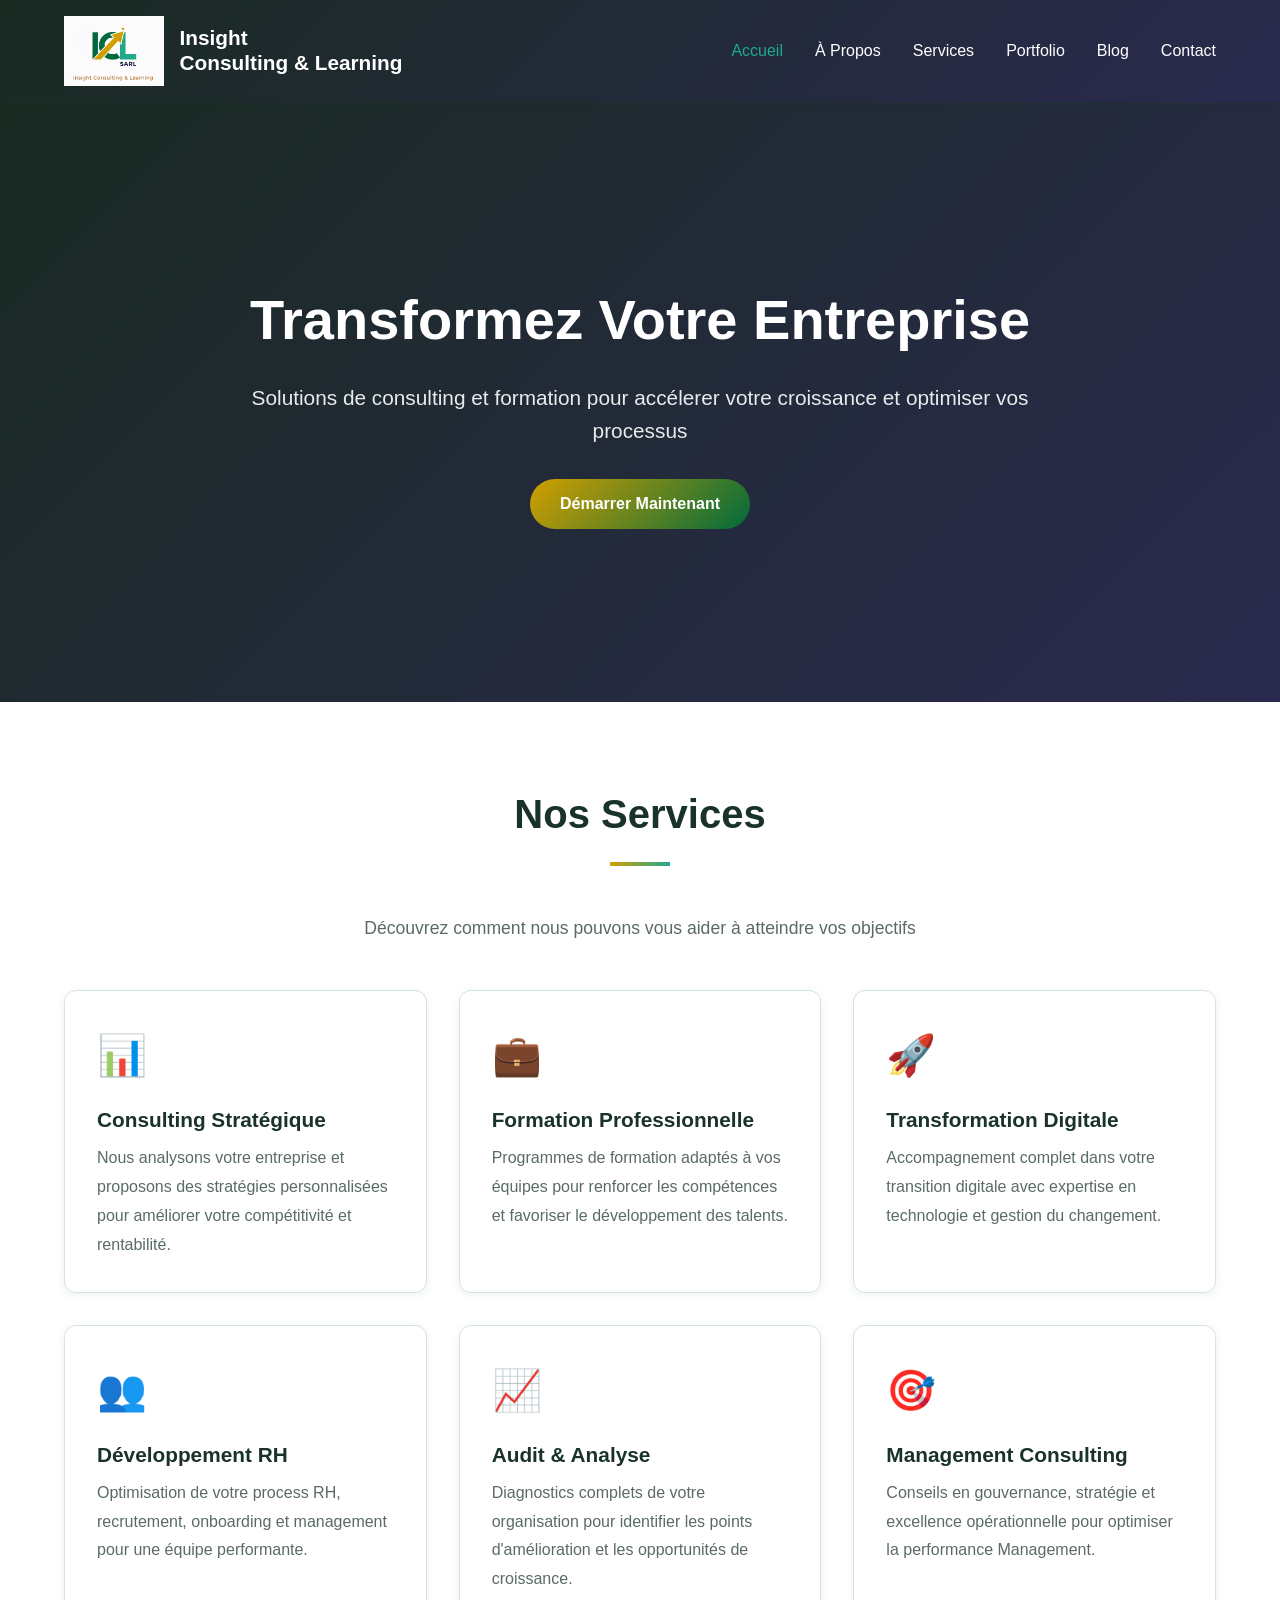
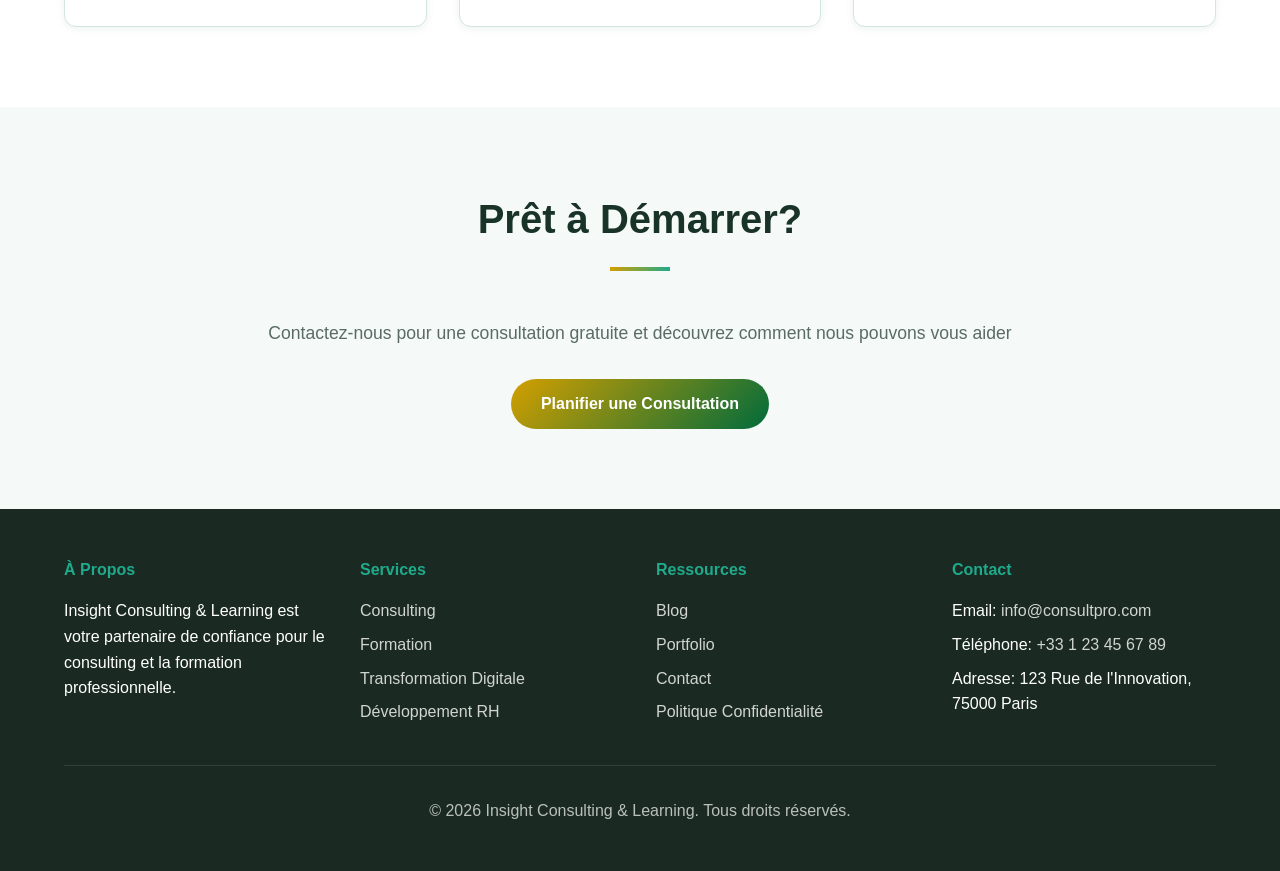
==== index.html @ 87603620 "Initial commit: Site vitrine Consulting et Formation" ====
<!DOCTYPE html>
<html lang="fr">
<head>
    <meta charset="UTF-8">
    <meta name="viewport" content="width=device-width, initial-scale=1.0">
    <title>Insight Consulting & Learning - Solutions Professionnelles</title>
    <meta name="description" content="Insight Consulting & Learning - Services de consulting et formation pour développer votre entreprise et vos compétences.">
    <link rel="stylesheet" href="assets/css/style.css">
</head>
<body>
    <!-- HEADER & NAVIGATION -->
    <header>
        <nav>
            <div class="logo" style="display: flex; align-items: center; gap: 1rem;">
                <img src="assets/images/logo.jpeg" alt="Logo" style="height: 70px; width: auto;">
                <div style="font-size: 1.3rem; font-weight: bold; color: white; line-height: 1.2;">Insight<br>Consulting & Learning</div>
            </div>
            <ul class="nav-links">
                <li><a href="index.html">Accueil</a></li>
                <li><a href="about.html">À Propos</a></li>
                <li><a href="services.html">Services</a></li>
                <li><a href="portfolio.html">Portfolio</a></li>
                <li><a href="blog.html">Blog</a></li>
                <li><a href="contact.html">Contact</a></li>
            </ul>
            <button class="mobile-menu-toggle">☰</button>
        </nav>
    </header>

    <!-- HERO SECTION -->
    <section class="hero">
        <div class="hero-content">
            <h1>Transformez Votre Entreprise</h1>
            <p>Solutions de consulting et formation pour accélerer votre croissance et optimiser vos processus</p>
            <a href="contact.html" class="cta-button">Démarrer Maintenant</a>
        </div>
    </section>

    <!-- SERVICES OVERVIEW SECTION -->
    <section class="section">
        <h2 class="section-title">Nos Services</h2>
        <p class="section-subtitle">Découvrez comment nous pouvons vous aider à atteindre vos objectifs</p>
        
        <div class="cards-grid">
            <div class="card">
                <div class="card-icon">📊</div>
                <h3 class="card-title">Consulting Stratégique</h3>
                <p class="card-text">Nous analysons votre entreprise et proposons des stratégies personnalisées pour améliorer votre compétitivité et rentabilité.</p>
            </div>

            <div class="card">
                <div class="card-icon">💼</div>
                <h3 class="card-title">Formation Professionnelle</h3>
                <p class="card-text">Programmes de formation adaptés à vos équipes pour renforcer les compétences et favoriser le développement des talents.</p>
            </div>

            <div class="card">
                <div class="card-icon">🚀</div>
                <h3 class="card-title">Transformation Digitale</h3>
                <p class="card-text">Accompagnement complet dans votre transition digitale avec expertise en technologie et gestion du changement.</p>
            </div>

            <div class="card">
                <div class="card-icon">👥</div>
                <h3 class="card-title">Développement RH</h3>
                <p class="card-text">Optimisation de votre process RH, recrutement, onboarding et management pour une équipe performante.</p>
            </div>

            <div class="card">
                <div class="card-icon">📈</div>
                <h3 class="card-title">Audit & Analyse</h3>
                <p class="card-text">Diagnostics complets de votre organisation pour identifier les points d'amélioration et les opportunités de croissance.</p>
            </div>

            <div class="card">
                <div class="card-icon">🎯</div>
                <h3 class="card-title">Management Consulting</h3>
                <p class="card-text">Conseils en gouvernance, stratégie et excellence opérationnelle pour optimiser la performance Management.</p>
            </div>
        </div>
    </section>

    <!-- CTA SECTION -->
    <section class="section section-alt">
        <h2 class="section-title">Prêt à Démarrer?</h2>
        <p class="section-subtitle">Contactez-nous pour une consultation gratuite et découvrez comment nous pouvons vous aider</p>
        <div style="text-align: center; margin-top: 2rem;">
            <a href="contact.html" class="cta-button">Planifier une Consultation</a>
        </div>
    </section>

    <!-- FOOTER -->
    <footer>
        <div class="footer-content">
            <div class="footer-section">
                <h4>À Propos</h4>
                <p>Insight Consulting & Learning est votre partenaire de confiance pour le consulting et la formation professionnelle.</p>
            </div>

            <div class="footer-section">
                <h4>Services</h4>
                <ul>
                    <li><a href="services.html#consulting">Consulting</a></li>
                    <li><a href="services.html#formation">Formation</a></li>
                    <li><a href="services.html#digital">Transformation Digitale</a></li>
                    <li><a href="services.html#rh">Développement RH</a></li>
                </ul>
            </div>

            <div class="footer-section">
                <h4>Ressources</h4>
                <ul>
                    <li><a href="blog.html">Blog</a></li>
                    <li><a href="portfolio.html">Portfolio</a></li>
                    <li><a href="contact.html">Contact</a></li>
                    <li><a href="#privacy">Politique Confidentialité</a></li>
                </ul>
            </div>

            <div class="footer-section">
                <h4>Contact</h4>
                <ul>
                    <li>Email: <a href="mailto:info@consultpro.com">info@consultpro.com</a></li>
                    <li>Téléphone: <a href="tel:+33123456789">+33 1 23 45 67 89</a></li>
                    <li>Adresse: 123 Rue de l'Innovation, 75000 Paris</li>
                </ul>
            </div>
        </div>

        <div class="footer-bottom">
            <p>&copy; 2026 Insight Consulting & Learning. Tous droits réservés.</p>
        </div>
    </footer>

    <!-- SCROLL TO TOP BUTTON -->
    <button id="scrollToTopBtn" style="display: none; position: fixed; bottom: 20px; right: 20px; padding: 10px 15px; background: linear-gradient(135deg, var(--primary-color), var(--secondary-color)); color: white; border: none; border-radius: 50%; cursor: pointer; font-size: 1.2rem; z-index: 999; width: 40px; height: 40px;">
        ↑
    </button>

    <script src="assets/js/script.js"></script>
</body>
</html>
---- assets/css/style.css ----
/* ============================================
   VARIABLES & RESET
   ============================================ */

:root {
  --primary-color: #006B3C;
  --secondary-color: #1FAA8B;
  --accent-color: #D39F00;
  --dark-bg: #1a2a22;
  --light-bg: #f5f9f7;
  --text-dark: #1a3328;
  --text-light: #5a6b65;
  --border-color: #d4e5dd;
  --shadow: 0 2px 8px rgba(0, 107, 60, 0.08);
  --shadow-lg: 0 8px 24px rgba(0, 107, 60, 0.15);
}

* {
  margin: 0;
  padding: 0;
  box-sizing: border-box;
}

html {
  scroll-behavior: smooth;
}

body {
  font-family: 'Segoe UI', Tahoma, Geneva, Verdana, sans-serif;
  color: var(--text-dark);
  line-height: 1.6;
  background-color: #fff;
}

/* ============================================
   HEADER & NAVIGATION
   ============================================ */

header {
  background: linear-gradient(135deg, var(--dark-bg) 0%, #2a2a4e 100%);
  color: white;
  position: sticky;
  top: 0;
  z-index: 1000;
  box-shadow: var(--shadow);
}

nav {
  display: flex;
  justify-content: space-between;
  align-items: center;
  padding: 1rem 5%;
  max-width: 1400px;
  margin: 0 auto;
  width: 100%;
}

.logo {
  font-size: 1.8rem;
  font-weight: bold;
  display: flex;
  align-items: center;
  gap: 0.5rem;
}

.nav-links {
  display: flex;
  list-style: none;
  gap: 2rem;
}

.nav-links a {
  color: white;
  text-decoration: none;
  transition: color 0.3s ease;
  font-weight: 500;
}

.nav-links a:hover {
  color: var(--secondary-color);
}

.mobile-menu-toggle {
  display: none;
  background: none;
  border: none;
  color: white;
  font-size: 1.5rem;
  cursor: pointer;
}

/* ============================================
   HERO SECTION
   ============================================ */

.hero {
  background: linear-gradient(135deg, var(--dark-bg) 0%, #2a2a4e 100%);
  color: white;
  padding: 100px 5%;
  text-align: center;
  min-height: 600px;
  display: flex;
  align-items: center;
  justify-content: center;
}

.hero-content {
  max-width: 800px;
  margin: 0 auto;
}

.hero h1 {
  font-size: 3.5rem;
  margin-bottom: 1rem;
  font-weight: bold;
}

.hero p {
  font-size: 1.3rem;
  margin-bottom: 2rem;
  color: rgba(255, 255, 255, 0.9);
}

.cta-button {
  display: inline-block;
  padding: 12px 30px;
  background: linear-gradient(135deg, var(--accent-color), var(--primary-color));
  color: white;
  text-decoration: none;
  border-radius: 50px;
  font-weight: 600;
  transition: transform 0.3s ease, box-shadow 0.3s ease;
  border: none;
  cursor: pointer;
  font-size: 1rem;
}

.cta-button:hover {
  transform: translateY(-2px);
  box-shadow: var(--shadow-lg);
}

/* ============================================
   MAIN CONTENT SECTIONS
   ============================================ */

.section {
  padding: 80px 5%;
  max-width: 1400px;
  margin: 0 auto;
}

.section-title {
  font-size: 2.5rem;
  margin-bottom: 3rem;
  text-align: center;
  color: var(--text-dark);
  position: relative;
  display: inline-block;
  width: 100%;
}

.section-title::after {
  content: '';
  display: block;
  width: 60px;
  height: 4px;
  background: linear-gradient(90deg, var(--accent-color), var(--secondary-color));
  margin: 1rem auto 0;
}

.section-subtitle {
  font-size: 1.1rem;
  color: var(--text-light);
  margin-bottom: 2rem;
  text-align: center;
}

/* ============================================
   CARDS & GRID
   ============================================ */

.cards-grid {
  display: grid;
  grid-template-columns: repeat(auto-fit, minmax(300px, 1fr));
  gap: 2rem;
  margin-top: 3rem;
}

.card {
  background: white;
  border-radius: 12px;
  padding: 2rem;
  box-shadow: var(--shadow);
  transition: transform 0.3s ease, box-shadow 0.3s ease;
  border: 1px solid var(--border-color);
}

.card:hover {
  transform: translateY(-8px);
  box-shadow: var(--shadow-lg);
}

.card-icon {
  font-size: 2.5rem;
  margin-bottom: 1rem;
  display: inline-block;
}

.card-title {
  font-size: 1.3rem;
  margin-bottom: 0.5rem;
  color: var(--text-dark);
}

.card-text {
  color: var(--text-light);
  line-height: 1.8;
}

/* ============================================
   ABOUT SECTION
   ============================================ */

.about-content {
  display: grid;
  grid-template-columns: 1fr 1fr;
  gap: 3rem;
  align-items: center;
  margin-top: 3rem;
}

.about-text h3 {
  font-size: 1.5rem;
  margin-bottom: 1rem;
  color: var(--primary-color);
}

.about-text p {
  margin-bottom: 1.5rem;
  color: var(--text-light);
  line-height: 1.9;
}

.values-list {
  list-style: none;
  margin-top: 2rem;
}

.values-list li {
  padding: 0.8rem 0;
  padding-left: 2rem;
  position: relative;
  color: var(--text-dark);
}

.values-list li::before {
  content: '✓';
  position: absolute;
  left: 0;
  color: var(--secondary-color);
  font-weight: bold;
  font-size: 1.3rem;
}

/* ============================================
   ALTERNATE SECTION (Light Background)
   ============================================ */

.section-alt {
  background-color: var(--light-bg);
}

/* ============================================
   CONTACT SECTION
   ============================================ */

.contact-wrapper {
  display: grid;
  grid-template-columns: 1fr 1fr;
  gap: 3rem;
  margin-top: 3rem;
}

.contact-info {
  display: flex;
  flex-direction: column;
  gap: 2rem;
}

.contact-item {
  padding: 1.5rem;
  background: white;
  border-radius: 8px;
  border-left: 4px solid var(--primary-color);
}

.contact-item strong {
  display: block;
  margin-bottom: 0.5rem;
  color: var(--text-dark);
}

.contact-form {
  background: white;
  padding: 2rem;
  border-radius: 12px;
  box-shadow: var(--shadow);
}

.form-group {
  margin-bottom: 1.5rem;
}

.form-group label {
  display: block;
  margin-bottom: 0.5rem;
  font-weight: 600;
  color: var(--text-dark);
}

.form-group input,
.form-group textarea {
  width: 100%;
  padding: 0.8rem;
  border: 1px solid var(--border-color);
  border-radius: 6px;
  font-family: inherit;
  font-size: 1rem;
  transition: border-color 0.3s ease;
}

.form-group input:focus,
.form-group textarea:focus {
  outline: none;
  border-color: var(--primary-color);
  box-shadow: 0 0 0 3px rgba(0, 102, 204, 0.1);
}

.form-group textarea {
  resize: vertical;
  min-height: 150px;
}

.form-submit {
  width: 100%;
  padding: 0.8rem;
  background: linear-gradient(135deg, var(--accent-color), var(--primary-color));
  color: white;
  border: none;
  border-radius: 6px;
  font-size: 1rem;
  font-weight: 600;
  cursor: pointer;
  transition: transform 0.3s ease, box-shadow 0.3s ease;
}

.form-submit:hover {
  transform: translateY(-2px);
  box-shadow: var(--shadow-lg);
}

/* ============================================
   FOOTER
   ============================================ */

footer {
  background: var(--dark-bg);
  color: white;
  padding: 3rem 5%;
}

.footer-content {
  display: grid;
  grid-template-columns: repeat(auto-fit, minmax(250px, 1fr));
  gap: 2rem;
  max-width: 1400px;
  margin: 0 auto 2rem;
}

.footer-section h4 {
  margin-bottom: 1rem;
  color: var(--secondary-color);
}

.footer-section ul {
  list-style: none;
}

.footer-section ul li {
  margin-bottom: 0.5rem;
}

.footer-section a {
  color: rgba(255, 255, 255, 0.8);
  text-decoration: none;
  transition: color 0.3s ease;
}

.footer-section a:hover {
  color: var(--secondary-color);
}

.footer-bottom {
  border-top: 1px solid rgba(255, 255, 255, 0.1);
  padding-top: 2rem;
  text-align: center;
  color: rgba(255, 255, 255, 0.7);
}

/* ============================================
   RESPONSIVE DESIGN
   ============================================ */

@media (max-width: 768px) {
  .nav-links {
    display: none;
    flex-direction: column;
    gap: 1rem;
    position: absolute;
    top: 60px;
    right: 0;
    width: 100%;
    background: var(--dark-bg);
    padding: 1rem;
    list-style: none;
  }

  .nav-links.active {
    display: flex;
  }

  .mobile-menu-toggle {
    display: block;
  }

  .hero h1 {
    font-size: 2rem;
  }

  .hero p {
    font-size: 1rem;
  }

  .section-title {
    font-size: 1.8rem;
  }

  .about-content,
  .contact-wrapper {
    grid-template-columns: 1fr;
  }

  .cards-grid {
    grid-template-columns: 1fr;
  }

  .section {
    padding: 50px 5%;
  }
}

@media (max-width: 480px) {
  nav {
    padding: 1rem 2%;
  }

  .logo {
    font-size: 1.3rem;
  }

  .hero {
    min-height: 400px;
    padding: 50px 2%;
  }

  .hero h1 {
    font-size: 1.5rem;
  }

  .hero p {
    font-size: 0.9rem;
  }

  .section-title {
    font-size: 1.5rem;
  }

  .cards-grid {
    gap: 1rem;
  }

  .card {
    padding: 1.5rem;
  }
}
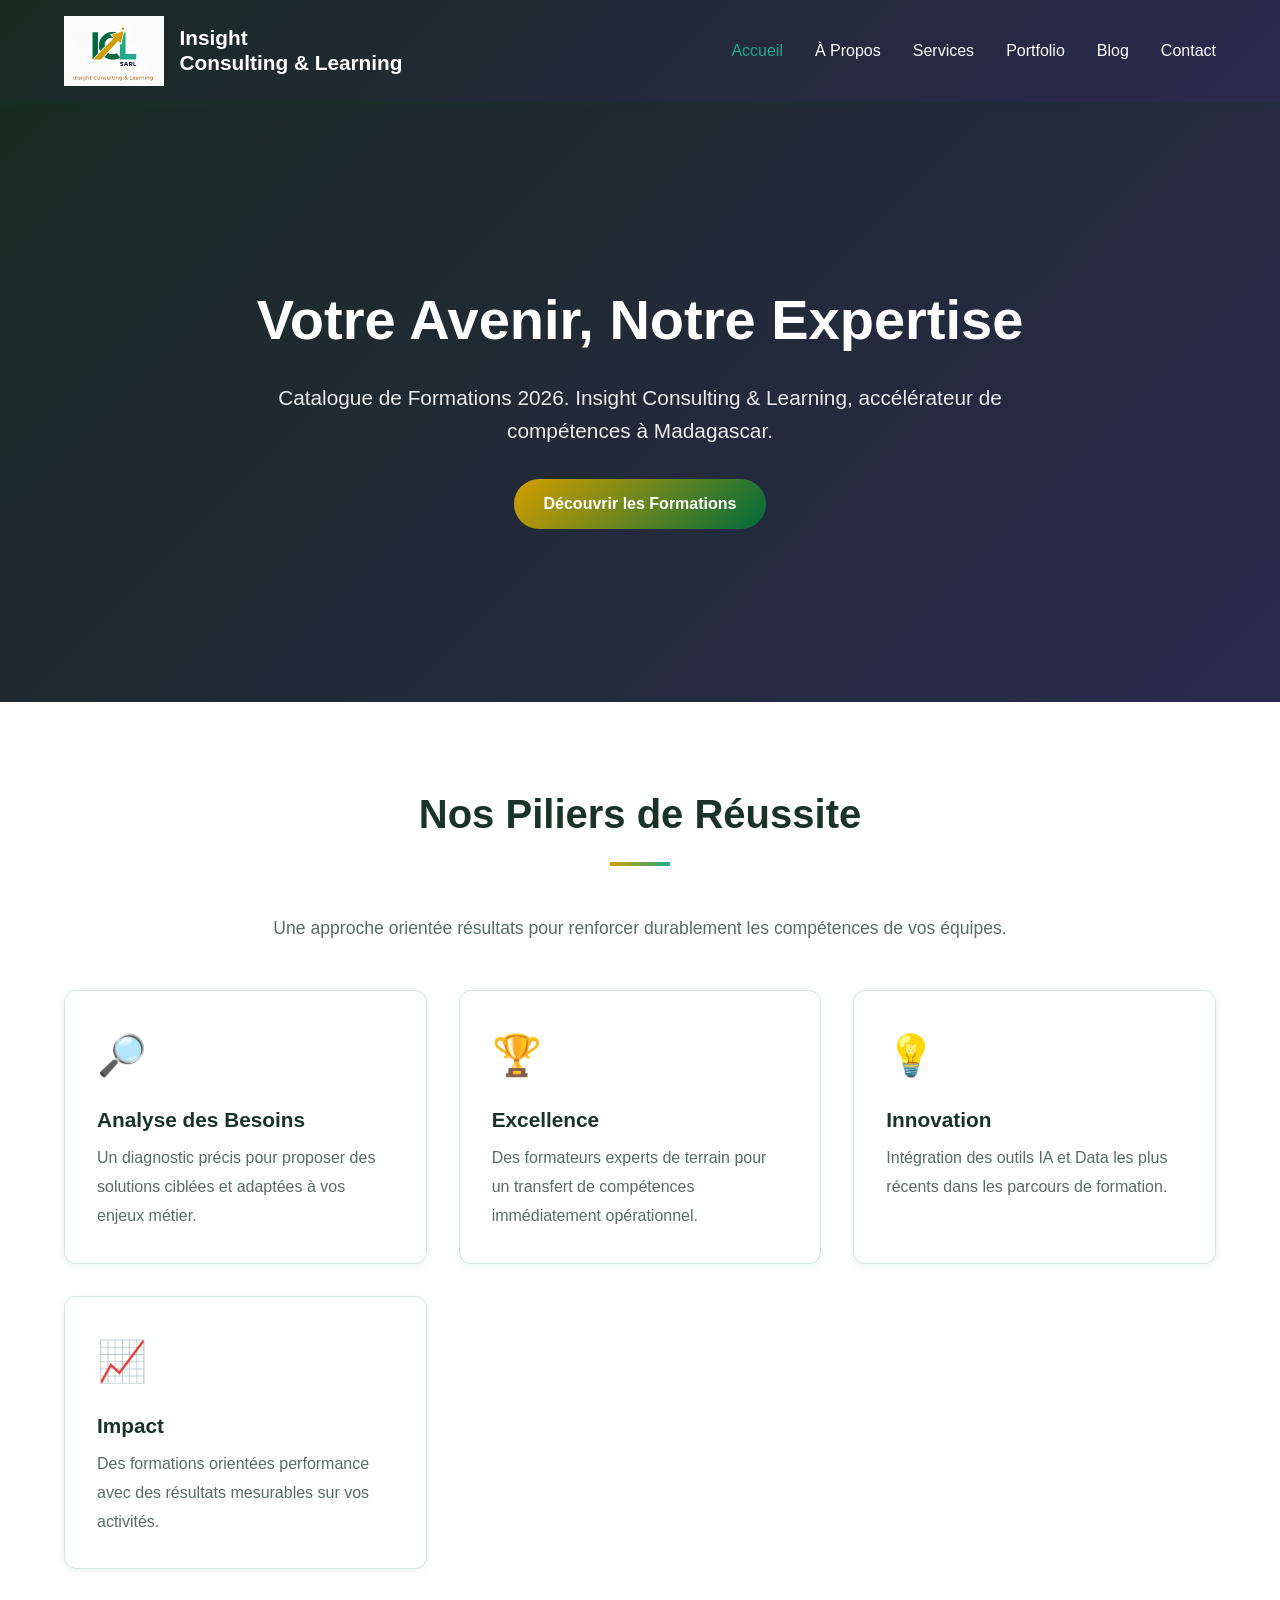
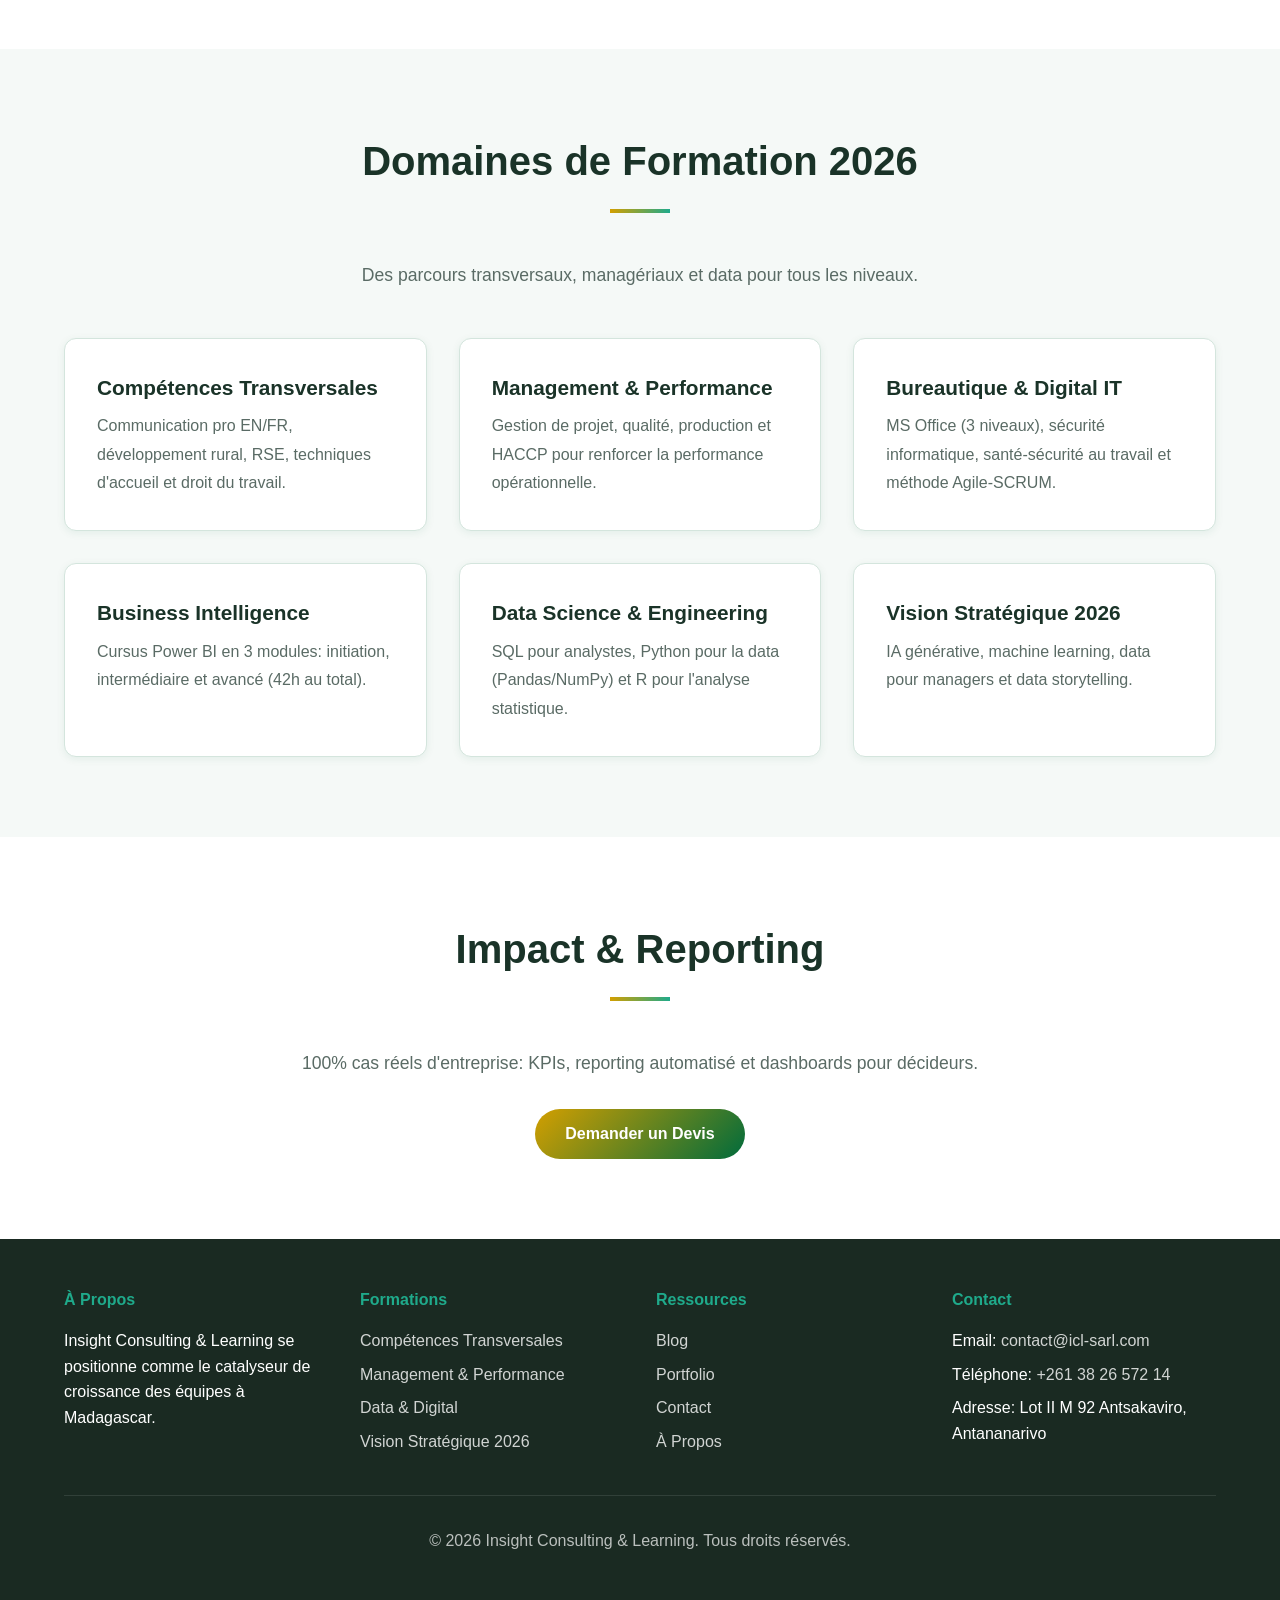
==== commit b95db8d4: "first modification" ====
--- a/index.html
+++ b/index.html
@@ -3,12 +3,11 @@
 <head>
     <meta charset="UTF-8">
     <meta name="viewport" content="width=device-width, initial-scale=1.0">
-    <title>Insight Consulting & Learning - Solutions Professionnelles</title>
-    <meta name="description" content="Insight Consulting & Learning - Services de consulting et formation pour développer votre entreprise et vos compétences.">
+    <title>Insight Consulting & Learning - Catalogue de Formations 2026</title>
+    <meta name="description" content="Insight Consulting & Learning, accélérateur de compétences à Madagascar. Catalogue de formations 2026 en management, data et digital.">
     <link rel="stylesheet" href="assets/css/style.css">
 </head>
 <body>
-    <!-- HEADER & NAVIGATION -->
     <header>
         <nav>
             <div class="logo" style="display: flex; align-items: center; gap: 1rem;">
@@ -27,83 +26,96 @@
         </nav>
     </header>
 
-    <!-- HERO SECTION -->
     <section class="hero">
         <div class="hero-content">
-            <h1>Transformez Votre Entreprise</h1>
-            <p>Solutions de consulting et formation pour accélerer votre croissance et optimiser vos processus</p>
-            <a href="contact.html" class="cta-button">Démarrer Maintenant</a>
+            <h1>Votre Avenir, Notre Expertise</h1>
+            <p>Catalogue de Formations 2026. Insight Consulting & Learning, accélérateur de compétences à Madagascar.</p>
+            <a href="services.html" class="cta-button">Découvrir les Formations</a>
         </div>
     </section>
 
-    <!-- SERVICES OVERVIEW SECTION -->
     <section class="section">
-        <h2 class="section-title">Nos Services</h2>
-        <p class="section-subtitle">Découvrez comment nous pouvons vous aider à atteindre vos objectifs</p>
-        
+        <h2 class="section-title">Nos Piliers de Réussite</h2>
+        <p class="section-subtitle">Une approche orientée résultats pour renforcer durablement les compétences de vos équipes.</p>
+
         <div class="cards-grid">
             <div class="card">
-                <div class="card-icon">📊</div>
-                <h3 class="card-title">Consulting Stratégique</h3>
-                <p class="card-text">Nous analysons votre entreprise et proposons des stratégies personnalisées pour améliorer votre compétitivité et rentabilité.</p>
+                <div class="card-icon">🔎</div>
+                <h3 class="card-title">Analyse des Besoins</h3>
+                <p class="card-text">Un diagnostic précis pour proposer des solutions ciblées et adaptées à vos enjeux métier.</p>
             </div>
-
             <div class="card">
-                <div class="card-icon">💼</div>
-                <h3 class="card-title">Formation Professionnelle</h3>
-                <p class="card-text">Programmes de formation adaptés à vos équipes pour renforcer les compétences et favoriser le développement des talents.</p>
+                <div class="card-icon">🏆</div>
+                <h3 class="card-title">Excellence</h3>
+                <p class="card-text">Des formateurs experts de terrain pour un transfert de compétences immédiatement opérationnel.</p>
             </div>
-
             <div class="card">
-                <div class="card-icon">🚀</div>
-                <h3 class="card-title">Transformation Digitale</h3>
-                <p class="card-text">Accompagnement complet dans votre transition digitale avec expertise en technologie et gestion du changement.</p>
+                <div class="card-icon">💡</div>
+                <h3 class="card-title">Innovation</h3>
+                <p class="card-text">Intégration des outils IA et Data les plus récents dans les parcours de formation.</p>
             </div>
-
-            <div class="card">
-                <div class="card-icon">👥</div>
-                <h3 class="card-title">Développement RH</h3>
-                <p class="card-text">Optimisation de votre process RH, recrutement, onboarding et management pour une équipe performante.</p>
-            </div>
-
             <div class="card">
                 <div class="card-icon">📈</div>
-                <h3 class="card-title">Audit & Analyse</h3>
-                <p class="card-text">Diagnostics complets de votre organisation pour identifier les points d'amélioration et les opportunités de croissance.</p>
-            </div>
-
-            <div class="card">
-                <div class="card-icon">🎯</div>
-                <h3 class="card-title">Management Consulting</h3>
-                <p class="card-text">Conseils en gouvernance, stratégie et excellence opérationnelle pour optimiser la performance Management.</p>
+                <h3 class="card-title">Impact</h3>
+                <p class="card-text">Des formations orientées performance avec des résultats mesurables sur vos activités.</p>
             </div>
         </div>
     </section>
 
-    <!-- CTA SECTION -->
     <section class="section section-alt">
-        <h2 class="section-title">Prêt à Démarrer?</h2>
-        <p class="section-subtitle">Contactez-nous pour une consultation gratuite et découvrez comment nous pouvons vous aider</p>
-        <div style="text-align: center; margin-top: 2rem;">
-            <a href="contact.html" class="cta-button">Planifier une Consultation</a>
+        <h2 class="section-title">Domaines de Formation 2026</h2>
+        <p class="section-subtitle">Des parcours transversaux, managériaux et data pour tous les niveaux.</p>
+
+        <div class="cards-grid">
+            <div class="card">
+                <h3 class="card-title">Compétences Transversales</h3>
+                <p class="card-text">Communication pro EN/FR, développement rural, RSE, techniques d'accueil et droit du travail.</p>
+            </div>
+            <div class="card">
+                <h3 class="card-title">Management & Performance</h3>
+                <p class="card-text">Gestion de projet, qualité, production et HACCP pour renforcer la performance opérationnelle.</p>
+            </div>
+            <div class="card">
+                <h3 class="card-title">Bureautique & Digital IT</h3>
+                <p class="card-text">MS Office (3 niveaux), sécurité informatique, santé-sécurité au travail et méthode Agile-SCRUM.</p>
+            </div>
+            <div class="card">
+                <h3 class="card-title">Business Intelligence</h3>
+                <p class="card-text">Cursus Power BI en 3 modules: initiation, intermédiaire et avancé (42h au total).</p>
+            </div>
+            <div class="card">
+                <h3 class="card-title">Data Science & Engineering</h3>
+                <p class="card-text">SQL pour analystes, Python pour la data (Pandas/NumPy) et R pour l'analyse statistique.</p>
+            </div>
+            <div class="card">
+                <h3 class="card-title">Vision Stratégique 2026</h3>
+                <p class="card-text">IA générative, machine learning, data pour managers et data storytelling.</p>
+            </div>
         </div>
     </section>
 
-    <!-- FOOTER -->
+    <section class="section">
+        <h2 class="section-title">Impact & Reporting</h2>
+        <p class="section-subtitle">100% cas réels d'entreprise: KPIs, reporting automatisé et dashboards pour décideurs.</p>
+        <div style="text-align: center; margin-top: 2rem;">
+            <a href="contact.html" class="cta-button">Demander un Devis</a>
+        </div>
+    </section>
+
     <footer>
         <div class="footer-content">
             <div class="footer-section">
                 <h4>À Propos</h4>
-                <p>Insight Consulting & Learning est votre partenaire de confiance pour le consulting et la formation professionnelle.</p>
+                <p>Insight Consulting & Learning se positionne comme le catalyseur de croissance des équipes à Madagascar.</p>
             </div>
 
             <div class="footer-section">
-                <h4>Services</h4>
+                <h4>Formations</h4>
                 <ul>
-                    <li><a href="services.html#consulting">Consulting</a></li>
-                    <li><a href="services.html#formation">Formation</a></li>
-                    <li><a href="services.html#digital">Transformation Digitale</a></li>
-                    <li><a href="services.html#rh">Développement RH</a></li>
+                    <li><a href="services.html#transversal">Compétences Transversales</a></li>
+                    <li><a href="services.html#management">Management & Performance</a></li>
+                    <li><a href="services.html#data">Data & Digital</a></li>
+                    <li><a href="services.html#vision-2026">Vision Stratégique 2026</a></li>
                 </ul>
             </div>
 
@@ -113,16 +125,16 @@
                     <li><a href="blog.html">Blog</a></li>
                     <li><a href="portfolio.html">Portfolio</a></li>
                     <li><a href="contact.html">Contact</a></li>
-                    <li><a href="#privacy">Politique Confidentialité</a></li>
+                    <li><a href="about.html">À Propos</a></li>
                 </ul>
             </div>
 
             <div class="footer-section">
                 <h4>Contact</h4>
                 <ul>
-                    <li>Email: <a href="mailto:info@consultpro.com">info@consultpro.com</a></li>
-                    <li>Téléphone: <a href="tel:+33123456789">+33 1 23 45 67 89</a></li>
-                    <li>Adresse: 123 Rue de l'Innovation, 75000 Paris</li>
+                    <li>Email: <a href="mailto:contact@icl-sarl.com">contact@icl-sarl.com</a></li>
+                    <li>Téléphone: <a href="tel:+261382657214">+261 38 26 572 14</a></li>
+                    <li>Adresse: Lot II M 92 Antsakaviro, Antananarivo</li>
                 </ul>
             </div>
         </div>
@@ -132,7 +144,6 @@
         </div>
     </footer>
 
-    <!-- SCROLL TO TOP BUTTON -->
     <button id="scrollToTopBtn" style="display: none; position: fixed; bottom: 20px; right: 20px; padding: 10px 15px; background: linear-gradient(135deg, var(--primary-color), var(--secondary-color)); color: white; border: none; border-radius: 50%; cursor: pointer; font-size: 1.2rem; z-index: 999; width: 40px; height: 40px;">
         ↑
     </button>
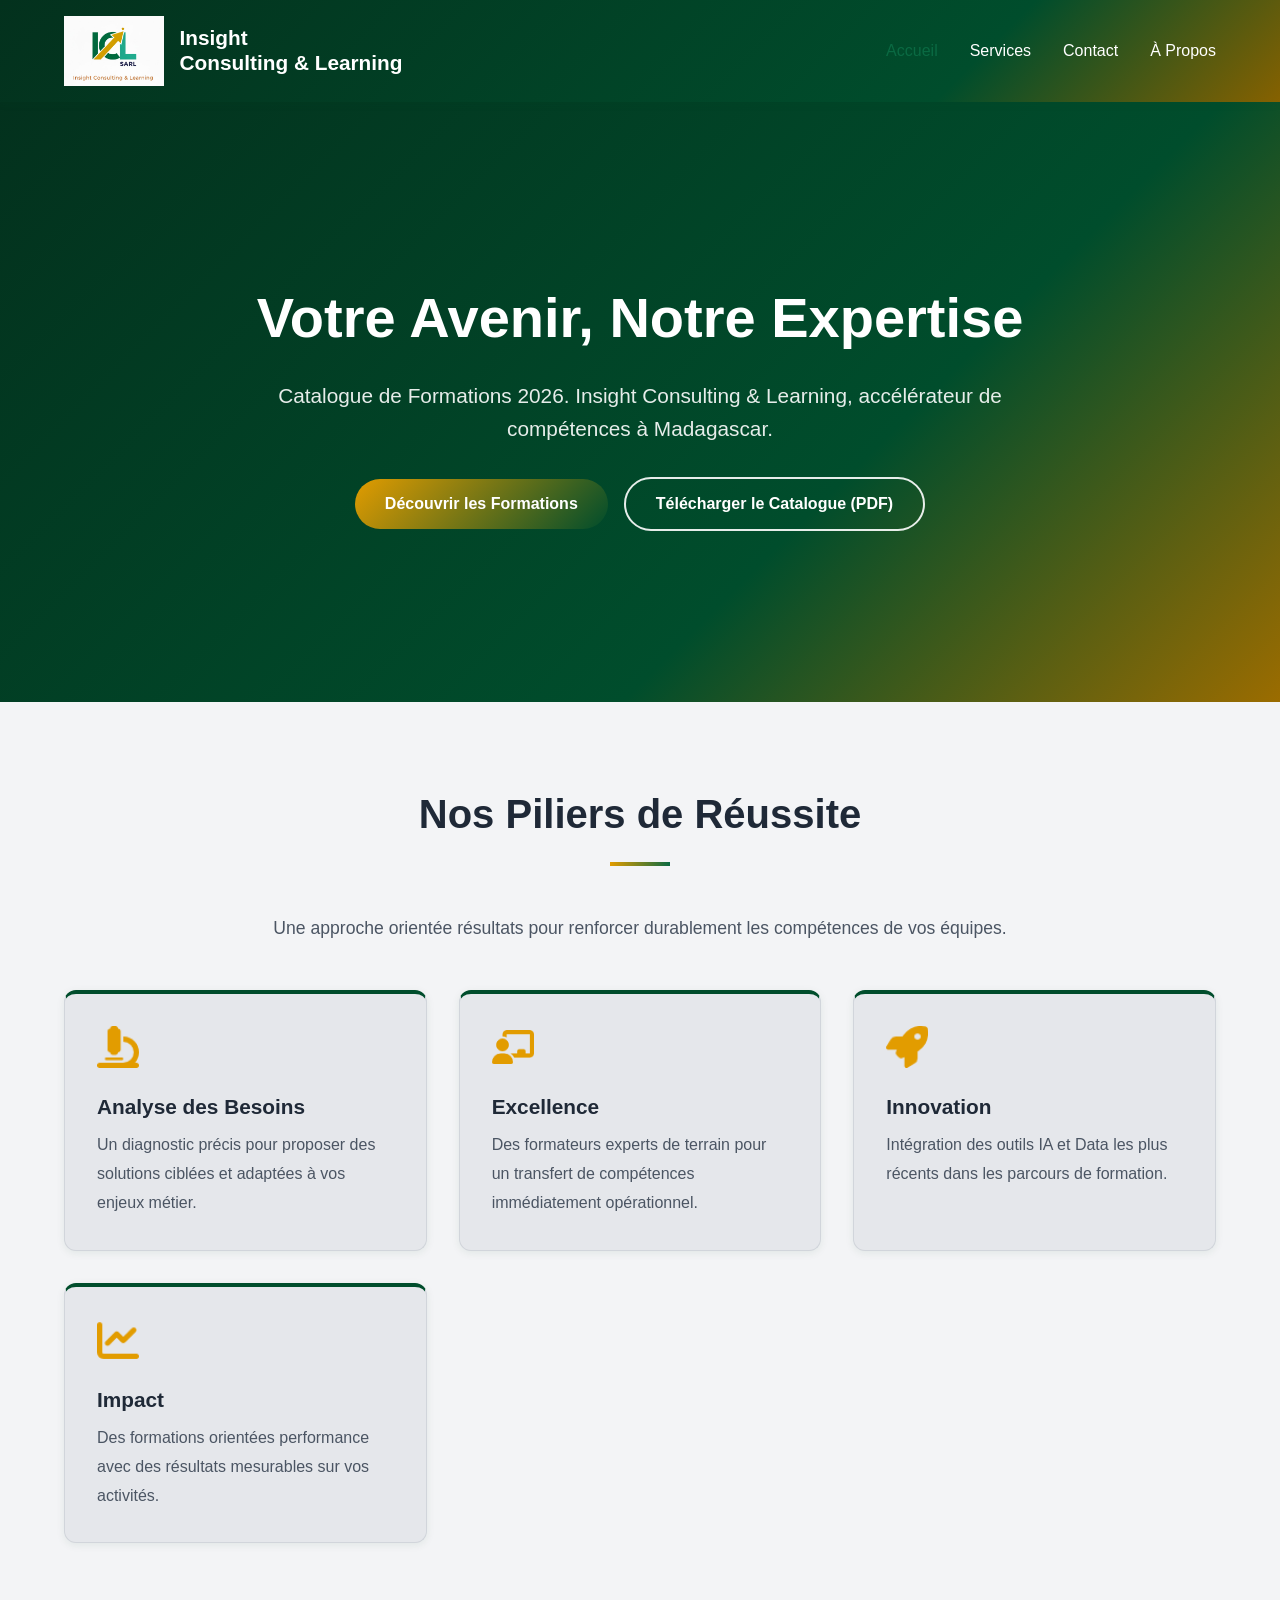
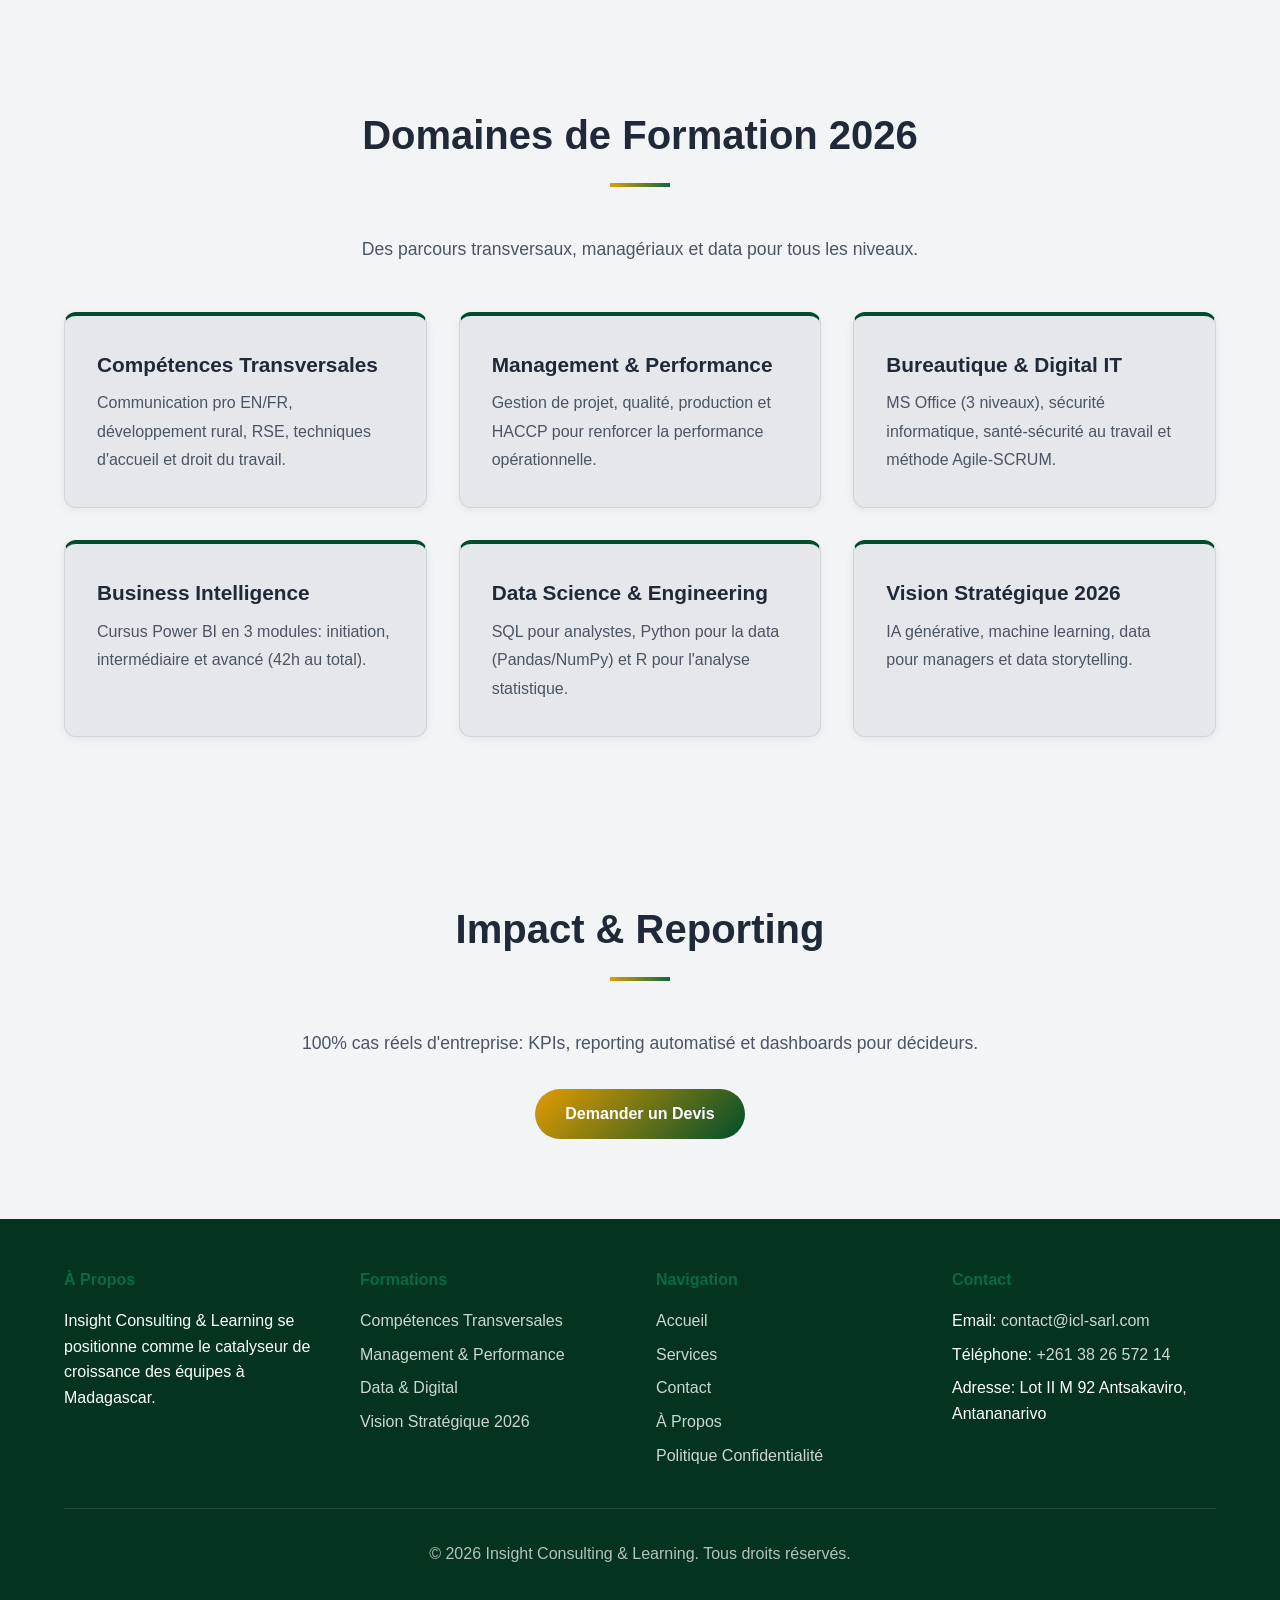
==== commit d8f1f856: "ajustememnt suivant catalogues" ====
--- a/index.html
+++ b/index.html
@@ -11,18 +11,16 @@
     <header>
         <nav>
             <div class="logo" style="display: flex; align-items: center; gap: 1rem;">
-                <img src="assets/images/logo.jpeg" alt="Logo" style="height: 70px; width: auto;">
+                <img src="assets/images/logo-icl-catalogue.png" alt="Logo Insight Consulting & Learning" style="height: 70px; width: auto;">
                 <div style="font-size: 1.3rem; font-weight: bold; color: white; line-height: 1.2;">Insight<br>Consulting & Learning</div>
             </div>
-            <ul class="nav-links">
+            <ul class="nav-links" id="main-navigation">
                 <li><a href="index.html">Accueil</a></li>
+                <li><a href="services.html">Services</a></li>
+                <li><a href="contact.html">Contact</a></li>
                 <li><a href="about.html">À Propos</a></li>
-                <li><a href="services.html">Services</a></li>
-                <li><a href="portfolio.html">Portfolio</a></li>
-                <li><a href="blog.html">Blog</a></li>
-                <li><a href="contact.html">Contact</a></li>
             </ul>
-            <button class="mobile-menu-toggle">☰</button>
+            <button class="mobile-menu-toggle" aria-label="Ouvrir le menu" aria-expanded="false" aria-controls="main-navigation">☰</button>
         </nav>
     </header>
 
@@ -30,7 +28,10 @@
         <div class="hero-content">
             <h1>Votre Avenir, Notre Expertise</h1>
             <p>Catalogue de Formations 2026. Insight Consulting & Learning, accélérateur de compétences à Madagascar.</p>
-            <a href="services.html" class="cta-button">Découvrir les Formations</a>
+            <div class="hero-actions">
+                <a href="services.html" class="cta-button">Découvrir les Formations</a>
+                <a href="assets/docs/catalogue-formations-icl-2026.pdf" class="cta-button cta-outline" download>Télécharger le Catalogue (PDF)</a>
+            </div>
         </div>
     </section>
 
@@ -40,22 +41,22 @@
 
         <div class="cards-grid">
             <div class="card">
-                <div class="card-icon">🔎</div>
+                <div class="card-icon"><img src="assets/images/icons/pilier-analyse.png" alt="Icône analyse des besoins"></div>
                 <h3 class="card-title">Analyse des Besoins</h3>
                 <p class="card-text">Un diagnostic précis pour proposer des solutions ciblées et adaptées à vos enjeux métier.</p>
             </div>
             <div class="card">
-                <div class="card-icon">🏆</div>
+                <div class="card-icon"><img src="assets/images/icons/pilier-excellence.png" alt="Icône excellence"></div>
                 <h3 class="card-title">Excellence</h3>
                 <p class="card-text">Des formateurs experts de terrain pour un transfert de compétences immédiatement opérationnel.</p>
             </div>
             <div class="card">
-                <div class="card-icon">💡</div>
+                <div class="card-icon"><img src="assets/images/icons/pilier-innovation.png" alt="Icône innovation"></div>
                 <h3 class="card-title">Innovation</h3>
                 <p class="card-text">Intégration des outils IA et Data les plus récents dans les parcours de formation.</p>
             </div>
             <div class="card">
-                <div class="card-icon">📈</div>
+                <div class="card-icon"><img src="assets/images/icons/pilier-impact.png" alt="Icône impact"></div>
                 <h3 class="card-title">Impact</h3>
                 <p class="card-text">Des formations orientées performance avec des résultats mesurables sur vos activités.</p>
             </div>
@@ -120,12 +121,13 @@
             </div>
 
             <div class="footer-section">
-                <h4>Ressources</h4>
+                <h4>Navigation</h4>
                 <ul>
-                    <li><a href="blog.html">Blog</a></li>
-                    <li><a href="portfolio.html">Portfolio</a></li>
+                    <li><a href="index.html">Accueil</a></li>
+                    <li><a href="services.html">Services</a></li>
                     <li><a href="contact.html">Contact</a></li>
                     <li><a href="about.html">À Propos</a></li>
+                    <li><a href="privacy.html">Politique Confidentialité</a></li>
                 </ul>
             </div>
 
@@ -148,6 +150,6 @@
         ↑
     </button>
 
-    <script src="assets/js/script.js"></script>
+    <script src="assets/js/script.js" defer></script>
 </body>
 </html>
--- a/assets/css/style.css
+++ b/assets/css/style.css
@@ -3,16 +3,16 @@
    ============================================ */
 
 :root {
-  --primary-color: #006B3C;
-  --secondary-color: #1FAA8B;
-  --accent-color: #D39F00;
-  --dark-bg: #1a2a22;
-  --light-bg: #f5f9f7;
-  --text-dark: #1a3328;
-  --text-light: #5a6b65;
-  --border-color: #d4e5dd;
-  --shadow: 0 2px 8px rgba(0, 107, 60, 0.08);
-  --shadow-lg: 0 8px 24px rgba(0, 107, 60, 0.15);
+  --primary-color: #004d2c;
+  --secondary-color: #0a6a43;
+  --accent-color: #e29c00;
+  --dark-bg: #043320;
+  --light-bg: #f3f4f6;
+  --text-dark: #1f2937;
+  --text-light: #4b5563;
+  --border-color: #d1d5db;
+  --shadow: 0 2px 8px rgba(0, 77, 44, 0.08);
+  --shadow-lg: 0 10px 28px rgba(0, 77, 44, 0.16);
 }
 
 * {
@@ -29,7 +29,7 @@
   font-family: 'Segoe UI', Tahoma, Geneva, Verdana, sans-serif;
   color: var(--text-dark);
   line-height: 1.6;
-  background-color: #fff;
+  background-color: var(--light-bg);
 }
 
 /* ============================================
@@ -37,7 +37,7 @@
    ============================================ */
 
 header {
-  background: linear-gradient(135deg, var(--dark-bg) 0%, #2a2a4e 100%);
+  background: linear-gradient(135deg, #03311d 0%, var(--primary-color) 75%, #866100 100%);
   color: white;
   position: sticky;
   top: 0;
@@ -80,6 +80,18 @@
   color: var(--secondary-color);
 }
 
+.nav-links a.active {
+  color: var(--secondary-color);
+}
+
+.nav-links a:focus-visible,
+.mobile-menu-toggle:focus-visible,
+.cta-button:focus-visible,
+.form-submit:focus-visible {
+  outline: 3px solid var(--accent-color);
+  outline-offset: 3px;
+}
+
 .mobile-menu-toggle {
   display: none;
   background: none;
@@ -94,7 +106,7 @@
    ============================================ */
 
 .hero {
-  background: linear-gradient(135deg, var(--dark-bg) 0%, #2a2a4e 100%);
+  background: linear-gradient(135deg, #03311d 0%, var(--primary-color) 65%, #9b6c00 100%);
   color: white;
   padding: 100px 5%;
   text-align: center;
@@ -133,6 +145,23 @@
   border: none;
   cursor: pointer;
   font-size: 1rem;
+}
+
+.hero-actions {
+  display: flex;
+  justify-content: center;
+  align-items: center;
+  gap: 1rem;
+  flex-wrap: wrap;
+}
+
+.cta-button.cta-outline {
+  background: transparent;
+  border: 2px solid rgba(255, 255, 255, 0.9);
+}
+
+.cta-button.cta-outline:hover {
+  background: rgba(255, 255, 255, 0.12);
 }
 
 .cta-button:hover {
@@ -188,12 +217,13 @@
 }
 
 .card {
-  background: white;
+  background: #e5e7eb;
   border-radius: 12px;
   padding: 2rem;
   box-shadow: var(--shadow);
   transition: transform 0.3s ease, box-shadow 0.3s ease;
   border: 1px solid var(--border-color);
+  border-top: 4px solid var(--primary-color);
 }
 
 .card:hover {
@@ -205,6 +235,13 @@
   font-size: 2.5rem;
   margin-bottom: 1rem;
   display: inline-block;
+  line-height: 1;
+}
+
+.card-icon img {
+  width: 42px;
+  height: 42px;
+  object-fit: contain;
 }
 
 .card-title {
@@ -460,6 +497,17 @@
   }
 }
 
+@media (prefers-reduced-motion: reduce) {
+  *,
+  *::before,
+  *::after {
+    animation-duration: 0.01ms !important;
+    animation-iteration-count: 1 !important;
+    transition-duration: 0.01ms !important;
+    scroll-behavior: auto !important;
+  }
+}
+
 @media (max-width: 480px) {
   nav {
     padding: 1rem 2%;
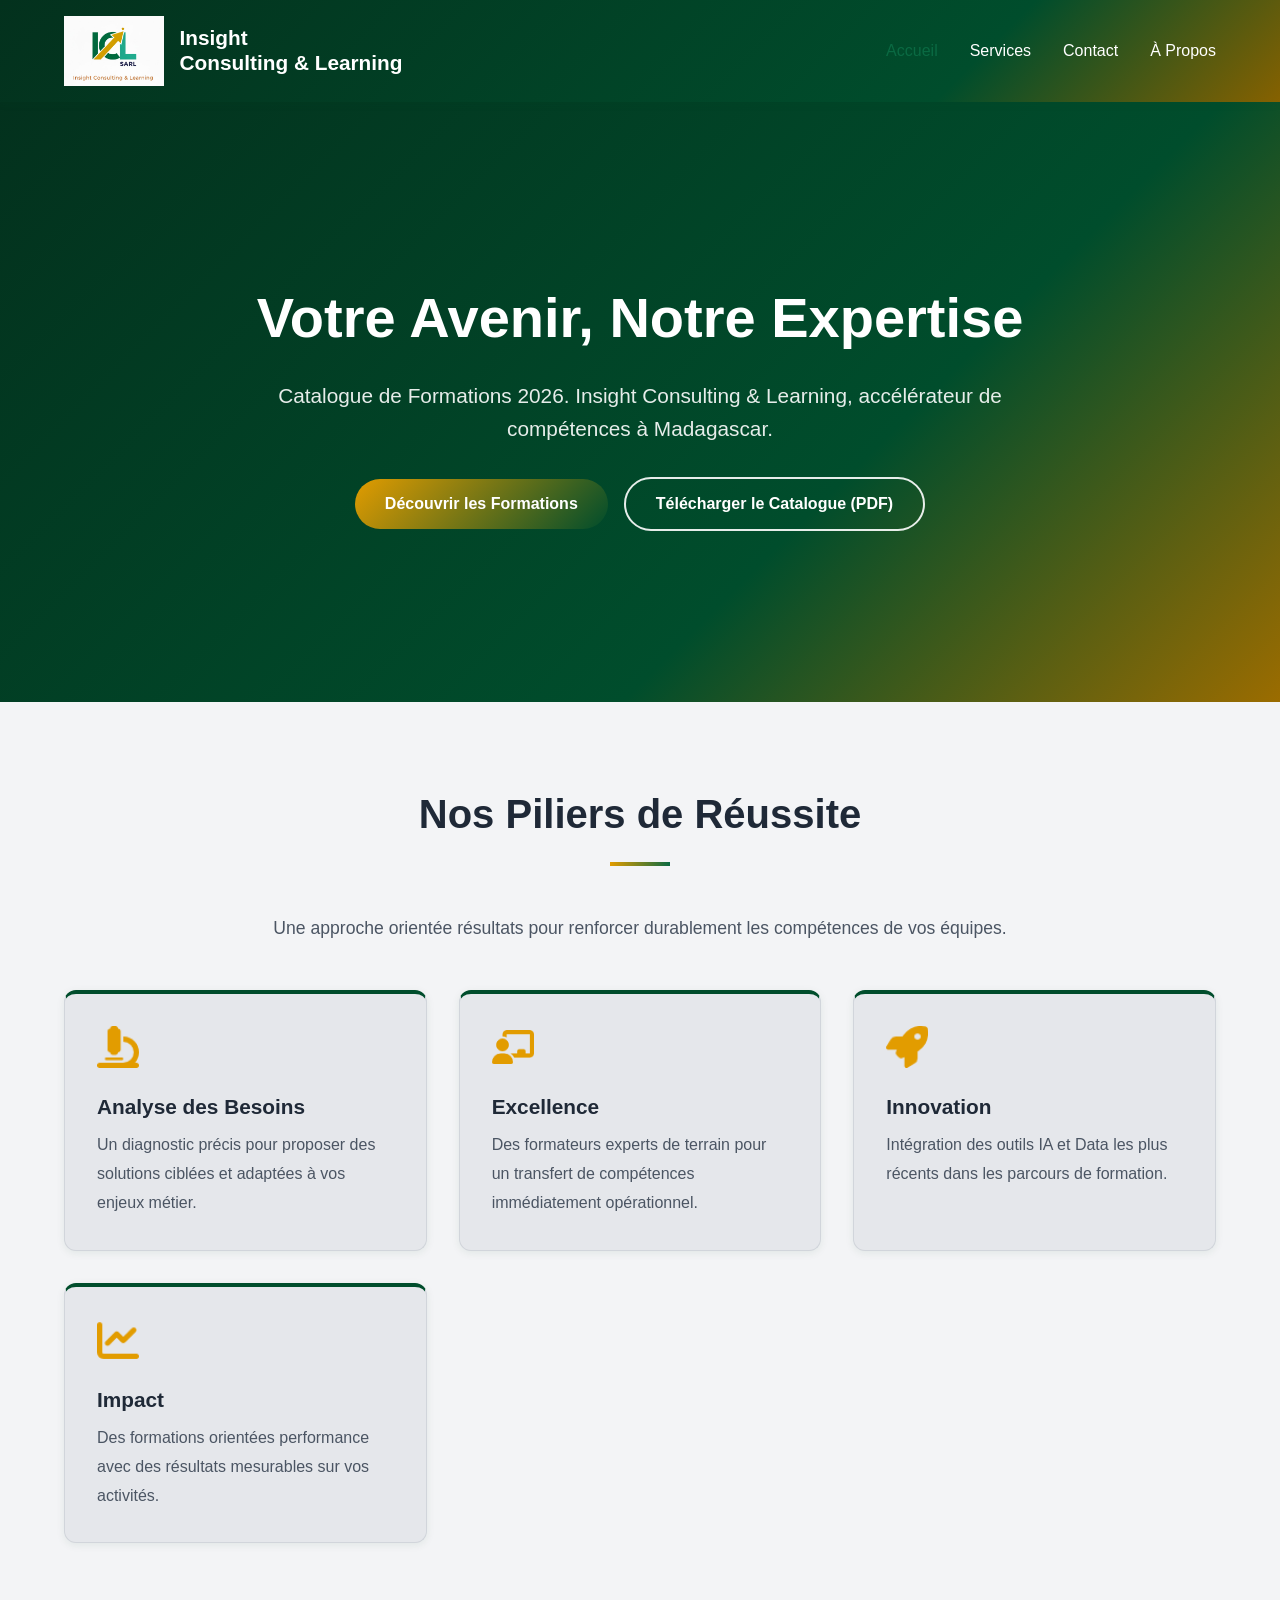
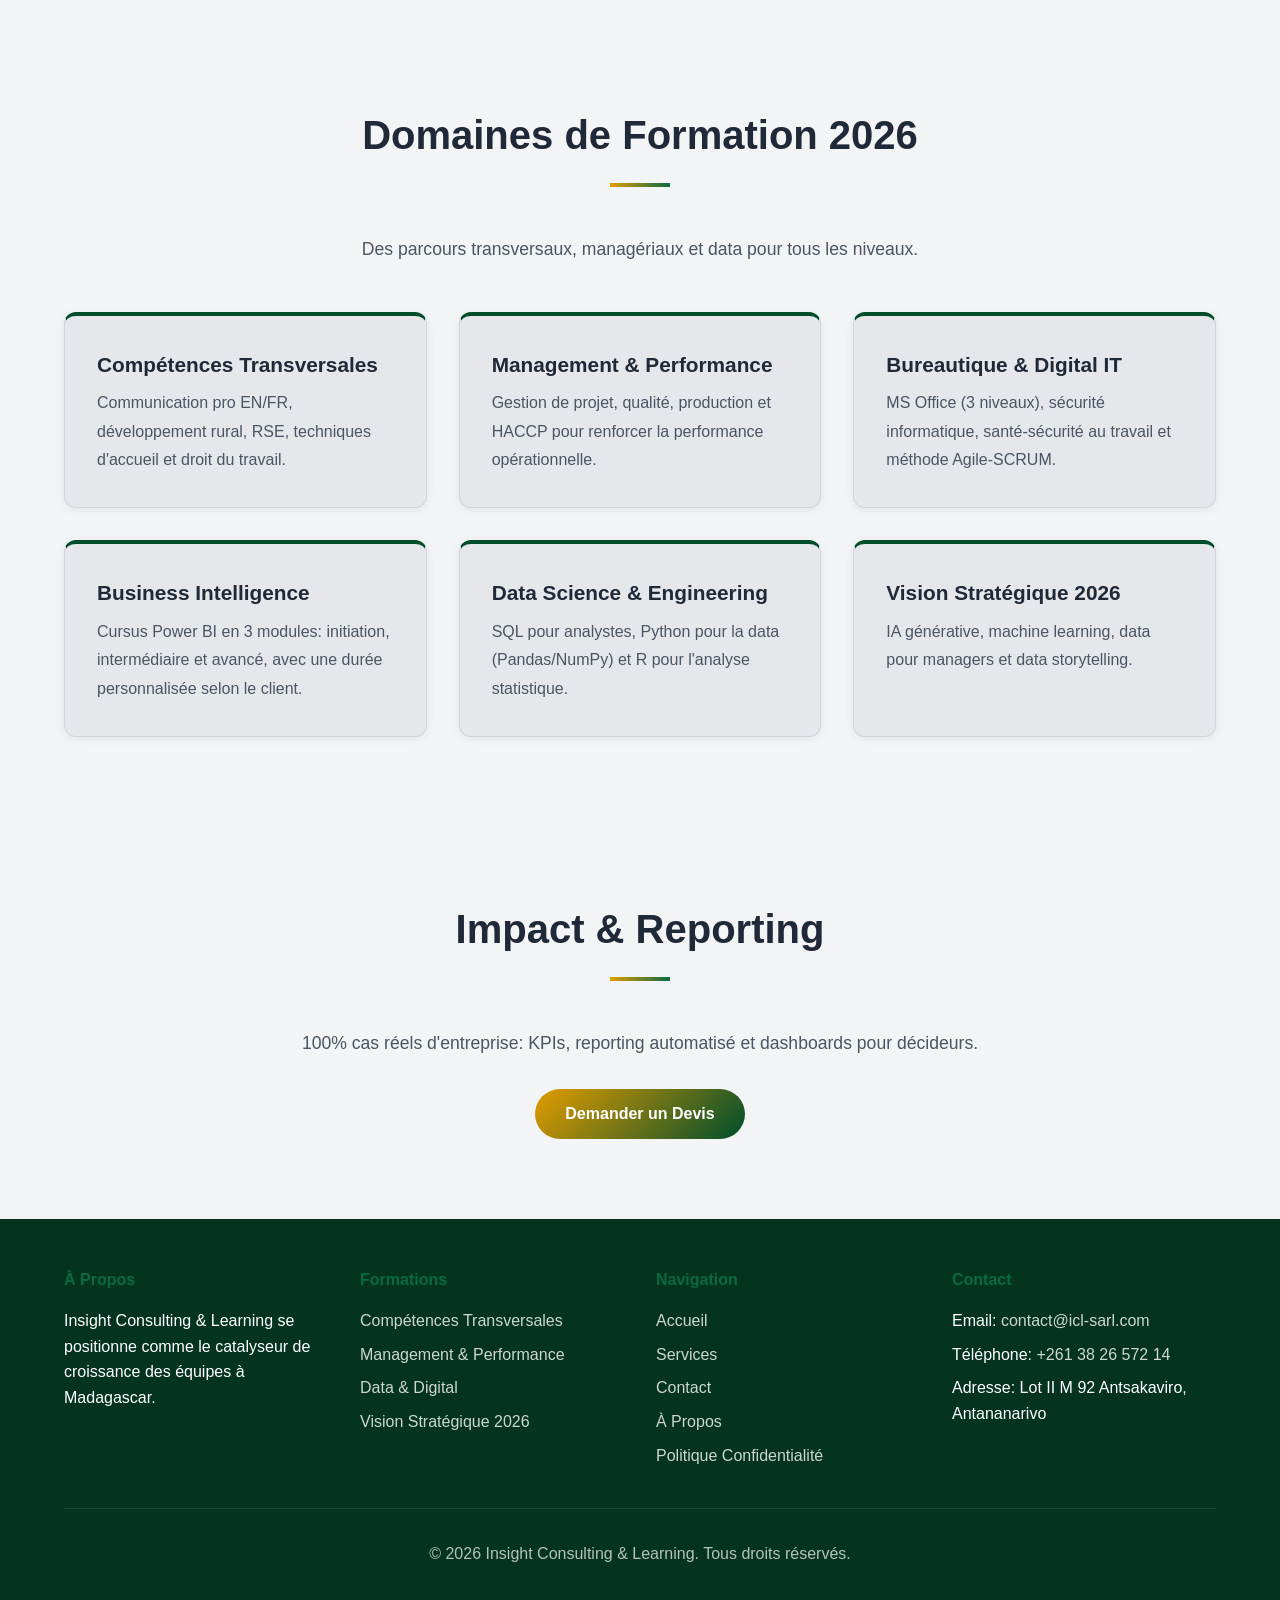
==== commit d6c9fb93: "suppresion du 14H" ====
--- a/index.html
+++ b/index.html
@@ -82,7 +82,7 @@
             </div>
             <div class="card">
                 <h3 class="card-title">Business Intelligence</h3>
-                <p class="card-text">Cursus Power BI en 3 modules: initiation, intermédiaire et avancé (42h au total).</p>
+                <p class="card-text">Cursus Power BI en 3 modules: initiation, intermédiaire et avancé, avec une durée personnalisée selon le client.</p>
             </div>
             <div class="card">
                 <h3 class="card-title">Data Science & Engineering</h3>
